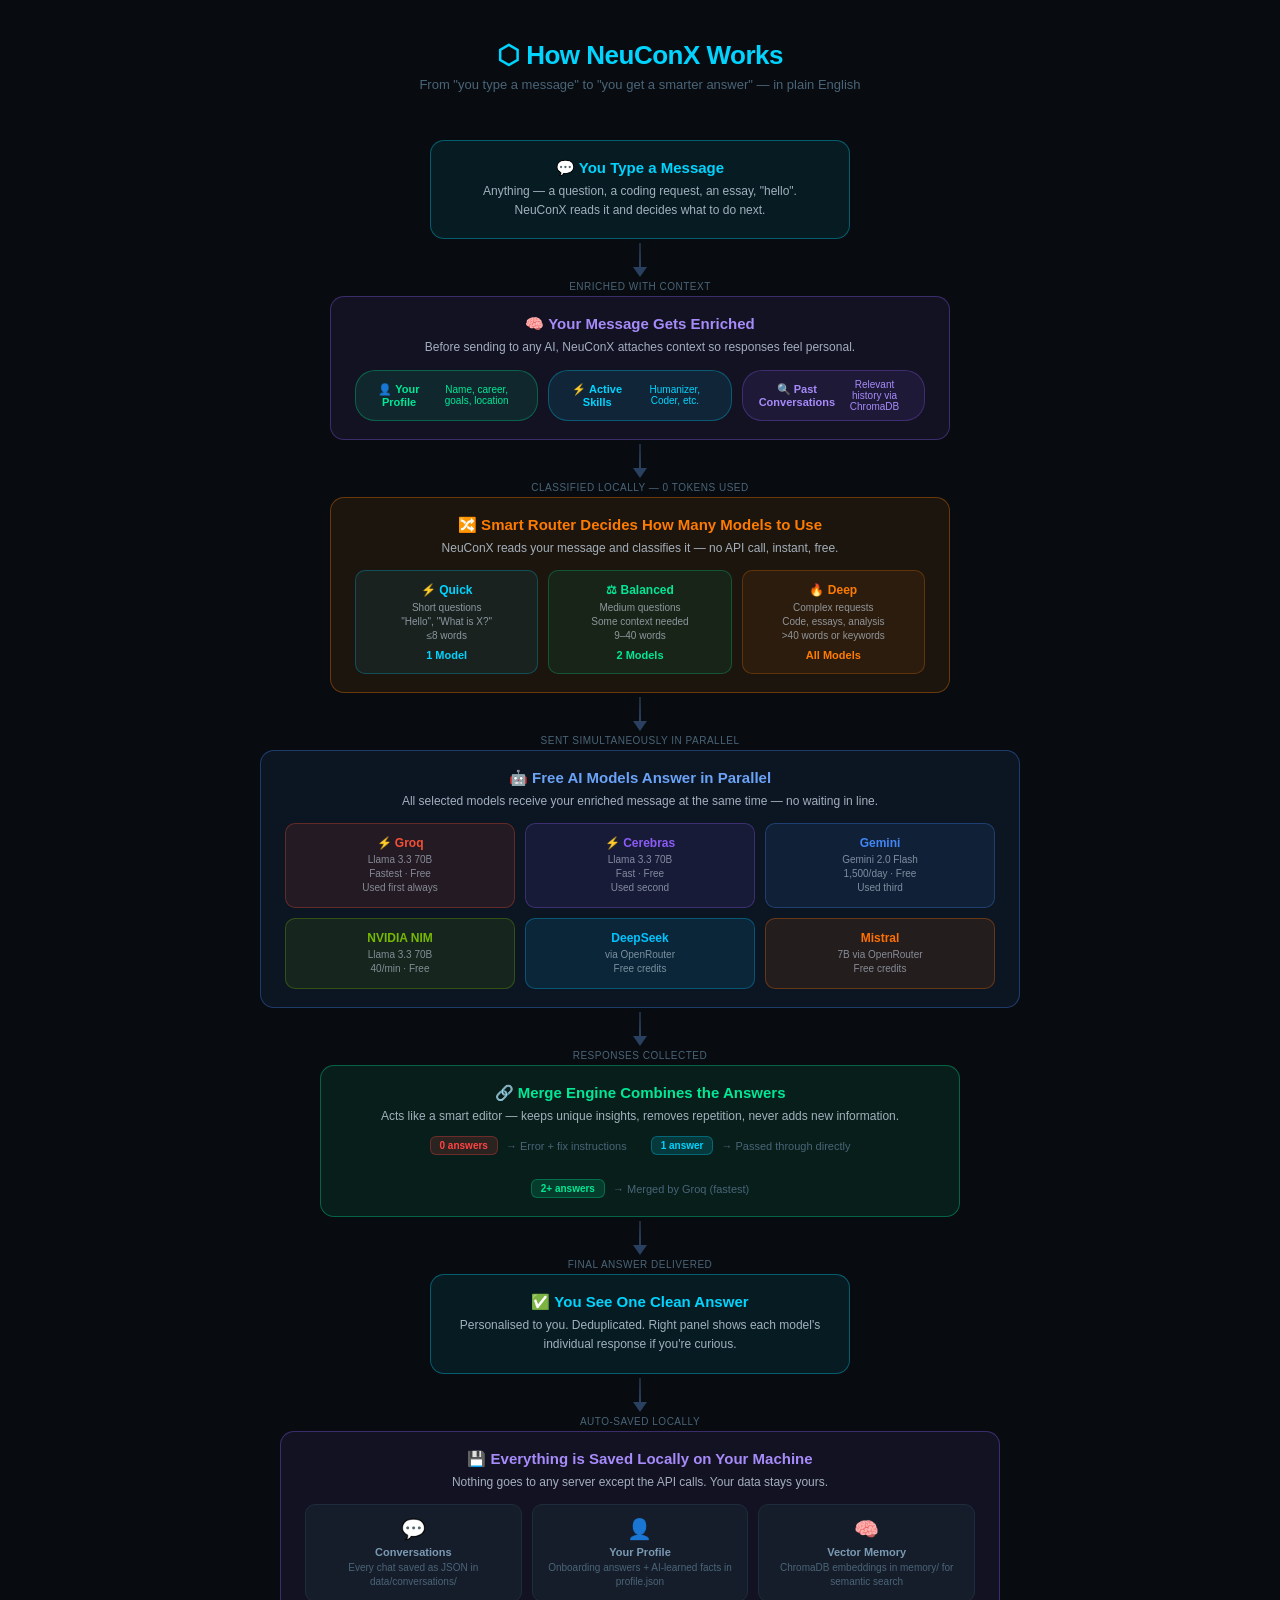
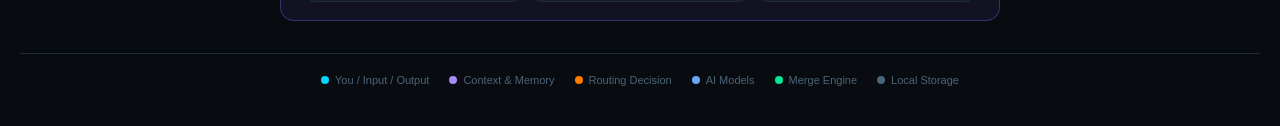
==== how_it_works.html @ de0c3fdd "docs: V0.0 release — notes, install guide, flowchart, footer" ====
<!DOCTYPE html>
<html lang="en">
<head>
<meta charset="UTF-8">
<meta name="viewport" content="width=device-width, initial-scale=1.0">
<title>NeuConX — How It Works</title>
<style>
  * { box-sizing: border-box; margin: 0; padding: 0; }
  body {
    background: #080c10;
    color: #c8d6e5;
    font-family: 'Segoe UI', sans-serif;
    min-height: 100vh;
    padding: 40px 20px;
  }

  h1 {
    text-align: center;
    font-size: 26px;
    color: #00d4ff;
    margin-bottom: 6px;
    letter-spacing: -0.5px;
  }
  .subtitle {
    text-align: center;
    font-size: 13px;
    color: #4a6478;
    margin-bottom: 48px;
  }

  /* ── Layout ── */
  .flow {
    display: flex;
    flex-direction: column;
    align-items: center;
    gap: 0;
    max-width: 820px;
    margin: 0 auto;
  }

  /* ── Boxes ── */
  .box {
    border-radius: 14px;
    padding: 18px 24px;
    text-align: center;
    position: relative;
    width: 100%;
  }
  .box-title {
    font-size: 15px;
    font-weight: 700;
    margin-bottom: 5px;
  }
  .box-desc {
    font-size: 12px;
    line-height: 1.6;
    opacity: 0.8;
  }

  /* Box color themes */
  .cyan  { background: rgba(0,212,255,0.08);  border: 1.5px solid rgba(0,212,255,0.35);  }
  .cyan  .box-title { color: #00d4ff; }
  .green { background: rgba(0,232,150,0.08);  border: 1.5px solid rgba(0,232,150,0.35);  }
  .green .box-title { color: #00e896; }
  .orange{ background: rgba(255,123,0,0.08);  border: 1.5px solid rgba(255,123,0,0.35);  }
  .orange .box-title { color: #ff7b00; }
  .purple{ background: rgba(139,92,246,0.08); border: 1.5px solid rgba(139,92,246,0.35); }
  .purple .box-title { color: #a78bfa; }
  .blue  { background: rgba(66,133,244,0.08); border: 1.5px solid rgba(66,133,244,0.35); }
  .blue  .box-title { color: #6ba3f7; }
  .pink  { background: rgba(255,77,143,0.08); border: 1.5px solid rgba(255,77,143,0.35); }
  .pink  .box-title { color: #ff6eb3; }

  /* ── Arrow ── */
  .arrow {
    display: flex;
    flex-direction: column;
    align-items: center;
    gap: 0;
    padding: 4px 0;
  }
  .arrow-line {
    width: 2px;
    height: 24px;
    background: linear-gradient(to bottom, #1e2d3d, #2a4060);
  }
  .arrow-head {
    width: 0; height: 0;
    border-left: 7px solid transparent;
    border-right: 7px solid transparent;
    border-top: 10px solid #2a4060;
  }
  .arrow-label {
    font-size: 10px;
    color: #4a6478;
    margin-top: 4px;
    letter-spacing: 0.5px;
    text-transform: uppercase;
  }

  /* ── Split into 3 boxes ── */
  .split-row {
    display: grid;
    grid-template-columns: 1fr 1fr 1fr;
    gap: 12px;
    width: 100%;
  }
  .split-row .box {
    width: 100%;
  }

  /* ── Model grid ── */
  .model-grid {
    display: grid;
    grid-template-columns: repeat(3, 1fr);
    gap: 10px;
    width: 100%;
  }
  .model-card {
    border-radius: 10px;
    padding: 12px 14px;
    text-align: center;
  }
  .model-card .model-name { font-size: 12px; font-weight: 700; margin-bottom: 3px; }
  .model-card .model-detail { font-size: 10px; opacity: 0.6; line-height: 1.4; }

  .m-groq     { background: rgba(245,80,54,0.1);   border: 1px solid rgba(245,80,54,0.3);   }
  .m-groq     .model-name { color: #F55036; }
  .m-cerebras { background: rgba(139,92,246,0.1);  border: 1px solid rgba(139,92,246,0.3);  }
  .m-cerebras .model-name { color: #8B5CF6; }
  .m-gemini   { background: rgba(66,133,244,0.1);  border: 1px solid rgba(66,133,244,0.3);  }
  .m-gemini   .model-name { color: #4285F4; }
  .m-nvidia   { background: rgba(118,185,0,0.1);   border: 1px solid rgba(118,185,0,0.3);   }
  .m-nvidia   .model-name { color: #76B900; }
  .m-deepseek { background: rgba(0,196,255,0.1);   border: 1px solid rgba(0,196,255,0.3);   }
  .m-deepseek .model-name { color: #00C4FF; }
  .m-mistral  { background: rgba(255,112,0,0.1);   border: 1px solid rgba(255,112,0,0.3);   }
  .m-mistral  .model-name { color: #FF7000; }

  /* ── Context pills ── */
  .context-row {
    display: flex;
    gap: 10px;
    width: 100%;
    justify-content: center;
    flex-wrap: wrap;
  }
  .context-pill {
    border-radius: 20px;
    padding: 8px 16px;
    font-size: 11px;
    font-weight: 600;
    display: flex;
    align-items: center;
    gap: 6px;
    flex: 1;
    justify-content: center;
    min-width: 160px;
  }
  .pill-profile { background: rgba(0,232,150,0.1); border: 1px solid rgba(0,232,150,0.3); color: #00e896; }
  .pill-skills  { background: rgba(0,212,255,0.1); border: 1px solid rgba(0,212,255,0.3); color: #00d4ff; }
  .pill-memory  { background: rgba(139,92,246,0.1);border: 1px solid rgba(139,92,246,0.3);color: #a78bfa; }

  /* ── Tier split ── */
  .tier-row {
    display: grid;
    grid-template-columns: 1fr 1fr 1fr;
    gap: 10px;
    width: 100%;
  }
  .tier-box {
    border-radius: 10px;
    padding: 12px 14px;
    text-align: center;
  }
  .tier-box .tier-name { font-size: 12px; font-weight: 700; margin-bottom: 4px; }
  .tier-box .tier-when { font-size: 10px; opacity: 0.65; margin-bottom: 6px; line-height: 1.4; }
  .tier-box .tier-models { font-size: 11px; font-weight: 600; }

  .t1 { background: rgba(0,212,255,0.07); border: 1px solid rgba(0,212,255,0.25); }
  .t1 .tier-name, .t1 .tier-models { color: #00d4ff; }
  .t2 { background: rgba(0,232,150,0.07); border: 1px solid rgba(0,232,150,0.25); }
  .t2 .tier-name, .t2 .tier-models { color: #00e896; }
  .t3 { background: rgba(255,123,0,0.07);  border: 1px solid rgba(255,123,0,0.25);  }
  .t3 .tier-name, .t3 .tier-models { color: #ff7b00; }

  /* ── Merge box ── */
  .merge-inner {
    display: flex;
    align-items: center;
    justify-content: center;
    gap: 24px;
    flex-wrap: wrap;
    margin-top: 10px;
  }
  .merge-case {
    display: flex;
    align-items: center;
    gap: 8px;
    font-size: 11px;
  }
  .merge-badge {
    border-radius: 6px;
    padding: 3px 9px;
    font-size: 10px;
    font-weight: 700;
  }
  .mb-0 { background: rgba(255,68,68,0.15); color: #ff4444; border: 1px solid rgba(255,68,68,0.3); }
  .mb-1 { background: rgba(0,212,255,0.15); color: #00d4ff; border: 1px solid rgba(0,212,255,0.3); }
  .mb-2 { background: rgba(0,232,150,0.15); color: #00e896; border: 1px solid rgba(0,232,150,0.3); }

  /* ── Storage row ── */
  .storage-row {
    display: grid;
    grid-template-columns: 1fr 1fr 1fr;
    gap: 10px;
    width: 100%;
  }
  .store-box {
    border-radius: 10px;
    padding: 12px 14px;
    text-align: center;
    background: rgba(26,37,48,0.6);
    border: 1px solid #1e2d3d;
  }
  .store-box .store-icon { font-size: 20px; margin-bottom: 5px; }
  .store-box .store-name { font-size: 11px; font-weight: 700; color: #7a9ab4; margin-bottom: 3px; }
  .store-box .store-desc { font-size: 10px; color: #4a6478; line-height: 1.4; }

  /* ── Section labels ── */
  .section-label {
    font-size: 10px;
    letter-spacing: 2px;
    text-transform: uppercase;
    color: #2a4060;
    text-align: center;
    margin: 2px 0;
    font-weight: 600;
  }

  /* ── Legend ── */
  .legend {
    display: flex;
    gap: 20px;
    flex-wrap: wrap;
    justify-content: center;
    margin-top: 32px;
    padding-top: 20px;
    border-top: 1px solid #1e2d3d;
  }
  .legend-item {
    display: flex;
    align-items: center;
    gap: 6px;
    font-size: 11px;
    color: #4a6478;
  }
  .legend-dot { width: 8px; height: 8px; border-radius: 50%; }
</style>
</head>
<body>

<h1>⬡ How NeuConX Works</h1>
<p class="subtitle">From "you type a message" to "you get a smarter answer" — in plain English</p>

<div class="flow">

  <!-- STEP 1: You -->
  <div class="box cyan" style="max-width:420px;">
    <div class="box-title">💬 You Type a Message</div>
    <div class="box-desc">Anything — a question, a coding request, an essay, "hello".<br>NeuConX reads it and decides what to do next.</div>
  </div>

  <div class="arrow"><div class="arrow-line"></div><div class="arrow-head"></div><div class="arrow-label">enriched with context</div></div>

  <!-- STEP 2: Context Assembly -->
  <div class="box purple" style="max-width:620px;">
    <div class="box-title">🧠 Your Message Gets Enriched</div>
    <div class="box-desc">Before sending to any AI, NeuConX attaches context so responses feel personal.</div>
    <div class="context-row" style="margin-top:12px;">
      <div class="context-pill pill-profile">👤 Your Profile<br><span style="font-weight:400;font-size:10px;">Name, career, goals, location</span></div>
      <div class="context-pill pill-skills">⚡ Active Skills<br><span style="font-weight:400;font-size:10px;">Humanizer, Coder, etc.</span></div>
      <div class="context-pill pill-memory">🔍 Past Conversations<br><span style="font-weight:400;font-size:10px;">Relevant history via ChromaDB</span></div>
    </div>
  </div>

  <div class="arrow"><div class="arrow-line"></div><div class="arrow-head"></div><div class="arrow-label">classified locally — 0 tokens used</div></div>

  <!-- STEP 3: Smart Router -->
  <div class="box orange" style="max-width:620px;">
    <div class="box-title">🔀 Smart Router Decides How Many Models to Use</div>
    <div class="box-desc">NeuConX reads your message and classifies it — no API call, instant, free.</div>
    <div class="tier-row" style="margin-top:12px;">
      <div class="tier-box t1">
        <div class="tier-name">⚡ Quick</div>
        <div class="tier-when">Short questions<br>"Hello", "What is X?"<br>≤8 words</div>
        <div class="tier-models">1 Model</div>
      </div>
      <div class="tier-box t2">
        <div class="tier-name">⚖ Balanced</div>
        <div class="tier-when">Medium questions<br>Some context needed<br>9–40 words</div>
        <div class="tier-models">2 Models</div>
      </div>
      <div class="tier-box t3">
        <div class="tier-name">🔥 Deep</div>
        <div class="tier-when">Complex requests<br>Code, essays, analysis<br>&gt;40 words or keywords</div>
        <div class="tier-models">All Models</div>
      </div>
    </div>
  </div>

  <div class="arrow"><div class="arrow-line"></div><div class="arrow-head"></div><div class="arrow-label">sent simultaneously in parallel</div></div>

  <!-- STEP 4: Models -->
  <div class="box blue" style="max-width:760px;">
    <div class="box-title">🤖 Free AI Models Answer in Parallel</div>
    <div class="box-desc" style="margin-bottom:12px;">All selected models receive your enriched message at the same time — no waiting in line.</div>
    <div class="model-grid">
      <div class="model-card m-groq">
        <div class="model-name">⚡ Groq</div>
        <div class="model-detail">Llama 3.3 70B<br>Fastest · Free<br>Used first always</div>
      </div>
      <div class="model-card m-cerebras">
        <div class="model-name">⚡ Cerebras</div>
        <div class="model-detail">Llama 3.3 70B<br>Fast · Free<br>Used second</div>
      </div>
      <div class="model-card m-gemini">
        <div class="model-name">Gemini</div>
        <div class="model-detail">Gemini 2.0 Flash<br>1,500/day · Free<br>Used third</div>
      </div>
      <div class="model-card m-nvidia">
        <div class="model-name">NVIDIA NIM</div>
        <div class="model-detail">Llama 3.3 70B<br>40/min · Free</div>
      </div>
      <div class="model-card m-deepseek">
        <div class="model-name">DeepSeek</div>
        <div class="model-detail">via OpenRouter<br>Free credits</div>
      </div>
      <div class="model-card m-mistral">
        <div class="model-name">Mistral</div>
        <div class="model-detail">7B via OpenRouter<br>Free credits</div>
      </div>
    </div>
  </div>

  <div class="arrow"><div class="arrow-line"></div><div class="arrow-head"></div><div class="arrow-label">responses collected</div></div>

  <!-- STEP 5: Merge -->
  <div class="box green" style="max-width:640px;">
    <div class="box-title">🔗 Merge Engine Combines the Answers</div>
    <div class="box-desc">Acts like a smart editor — keeps unique insights, removes repetition, never adds new information.</div>
    <div class="merge-inner">
      <div class="merge-case">
        <span class="merge-badge mb-0">0 answers</span>
        <span style="color:#4a6478;">→ Error + fix instructions</span>
      </div>
      <div class="merge-case">
        <span class="merge-badge mb-1">1 answer</span>
        <span style="color:#4a6478;">→ Passed through directly</span>
      </div>
      <div class="merge-case">
        <span class="merge-badge mb-2">2+ answers</span>
        <span style="color:#4a6478;">→ Merged by Groq (fastest)</span>
      </div>
    </div>
  </div>

  <div class="arrow"><div class="arrow-line"></div><div class="arrow-head"></div><div class="arrow-label">final answer delivered</div></div>

  <!-- STEP 6: You get answer -->
  <div class="box cyan" style="max-width:420px;">
    <div class="box-title">✅ You See One Clean Answer</div>
    <div class="box-desc">Personalised to you. Deduplicated. Right panel shows each model's individual response if you're curious.</div>
  </div>

  <div class="arrow"><div class="arrow-line"></div><div class="arrow-head"></div><div class="arrow-label">auto-saved locally</div></div>

  <!-- STEP 7: Memory -->
  <div class="box purple" style="max-width:720px;">
    <div class="box-title">💾 Everything is Saved Locally on Your Machine</div>
    <div class="box-desc" style="margin-bottom:12px;">Nothing goes to any server except the API calls. Your data stays yours.</div>
    <div class="storage-row">
      <div class="store-box">
        <div class="store-icon">💬</div>
        <div class="store-name">Conversations</div>
        <div class="store-desc">Every chat saved as JSON in data/conversations/</div>
      </div>
      <div class="store-box">
        <div class="store-icon">👤</div>
        <div class="store-name">Your Profile</div>
        <div class="store-desc">Onboarding answers + AI-learned facts in profile.json</div>
      </div>
      <div class="store-box">
        <div class="store-icon">🧠</div>
        <div class="store-name">Vector Memory</div>
        <div class="store-desc">ChromaDB embeddings in memory/ for semantic search</div>
      </div>
    </div>
  </div>

</div>

<!-- Legend -->
<div class="legend">
  <div class="legend-item"><div class="legend-dot" style="background:#00d4ff"></div>You / Input / Output</div>
  <div class="legend-item"><div class="legend-dot" style="background:#a78bfa"></div>Context & Memory</div>
  <div class="legend-item"><div class="legend-dot" style="background:#ff7b00"></div>Routing Decision</div>
  <div class="legend-item"><div class="legend-dot" style="background:#6ba3f7"></div>AI Models</div>
  <div class="legend-item"><div class="legend-dot" style="background:#00e896"></div>Merge Engine</div>
  <div class="legend-item"><div class="legend-dot" style="background:#4a6478"></div>Local Storage</div>
</div>

</body>
</html>
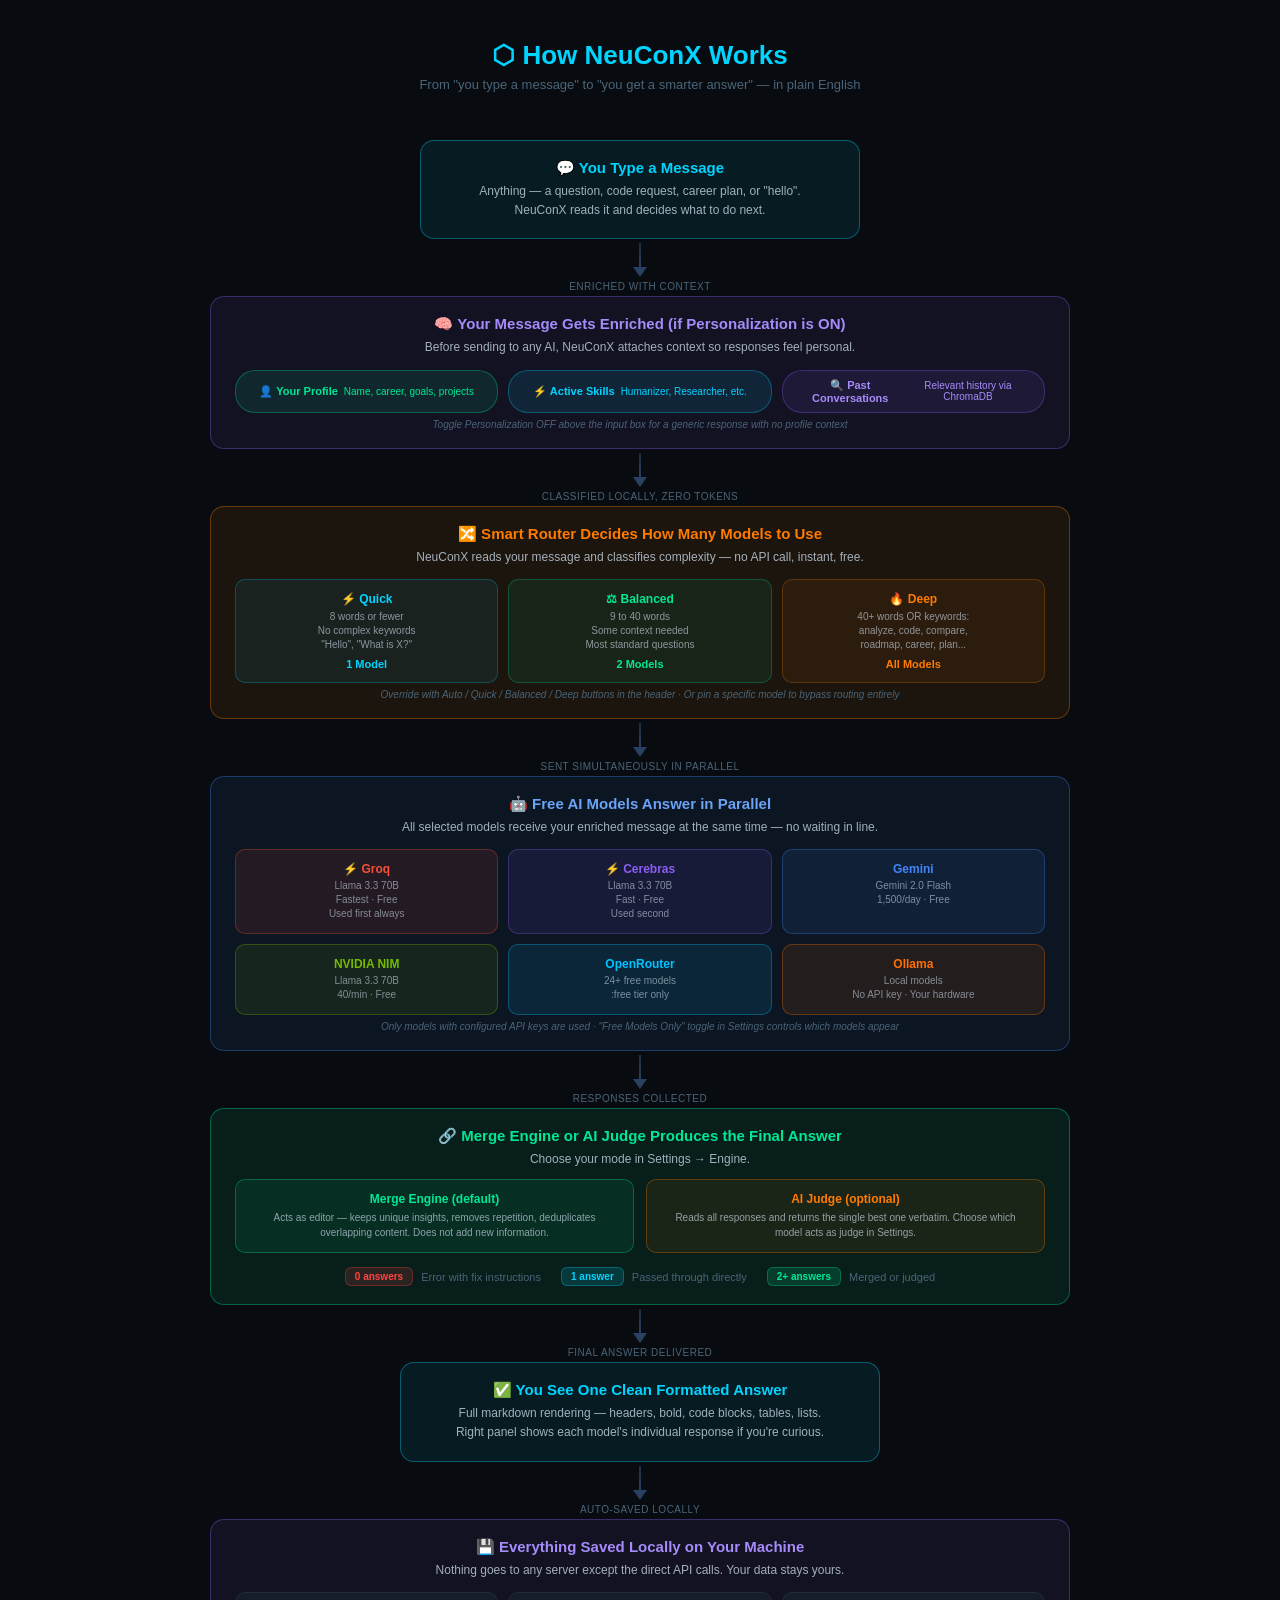
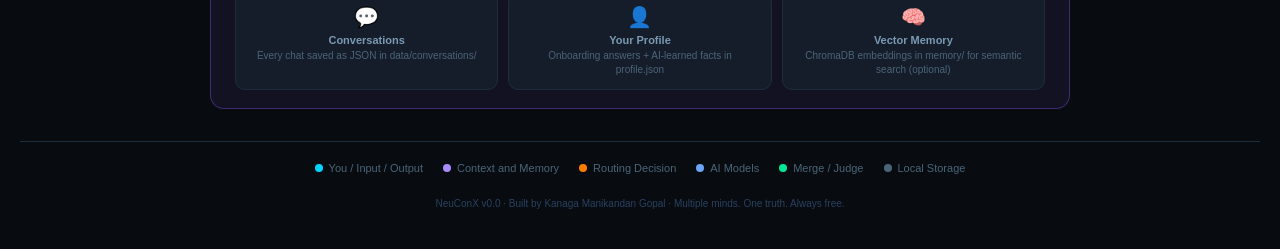
==== commit 5a4492cf: "Added some compatibility scripts" ====
--- a/how_it_works.html
+++ b/how_it_works.html
@@ -7,255 +7,98 @@
 <style>
   * { box-sizing: border-box; margin: 0; padding: 0; }
   body {
-    background: #080c10;
-    color: #c8d6e5;
+    background: #080c10; color: #c8d6e5;
     font-family: 'Segoe UI', sans-serif;
-    min-height: 100vh;
-    padding: 40px 20px;
+    min-height: 100vh; padding: 40px 20px;
   }
-
-  h1 {
-    text-align: center;
-    font-size: 26px;
-    color: #00d4ff;
-    margin-bottom: 6px;
-    letter-spacing: -0.5px;
-  }
-  .subtitle {
-    text-align: center;
-    font-size: 13px;
-    color: #4a6478;
-    margin-bottom: 48px;
-  }
-
-  /* ── Layout ── */
-  .flow {
-    display: flex;
-    flex-direction: column;
-    align-items: center;
-    gap: 0;
-    max-width: 820px;
-    margin: 0 auto;
-  }
-
-  /* ── Boxes ── */
-  .box {
-    border-radius: 14px;
-    padding: 18px 24px;
-    text-align: center;
-    position: relative;
-    width: 100%;
-  }
-  .box-title {
-    font-size: 15px;
-    font-weight: 700;
-    margin-bottom: 5px;
-  }
-  .box-desc {
-    font-size: 12px;
-    line-height: 1.6;
-    opacity: 0.8;
-  }
-
-  /* Box color themes */
-  .cyan  { background: rgba(0,212,255,0.08);  border: 1.5px solid rgba(0,212,255,0.35);  }
-  .cyan  .box-title { color: #00d4ff; }
-  .green { background: rgba(0,232,150,0.08);  border: 1.5px solid rgba(0,232,150,0.35);  }
-  .green .box-title { color: #00e896; }
-  .orange{ background: rgba(255,123,0,0.08);  border: 1.5px solid rgba(255,123,0,0.35);  }
-  .orange .box-title { color: #ff7b00; }
-  .purple{ background: rgba(139,92,246,0.08); border: 1.5px solid rgba(139,92,246,0.35); }
-  .purple .box-title { color: #a78bfa; }
-  .blue  { background: rgba(66,133,244,0.08); border: 1.5px solid rgba(66,133,244,0.35); }
-  .blue  .box-title { color: #6ba3f7; }
-  .pink  { background: rgba(255,77,143,0.08); border: 1.5px solid rgba(255,77,143,0.35); }
-  .pink  .box-title { color: #ff6eb3; }
-
-  /* ── Arrow ── */
-  .arrow {
-    display: flex;
-    flex-direction: column;
-    align-items: center;
-    gap: 0;
-    padding: 4px 0;
-  }
-  .arrow-line {
-    width: 2px;
-    height: 24px;
-    background: linear-gradient(to bottom, #1e2d3d, #2a4060);
-  }
-  .arrow-head {
-    width: 0; height: 0;
-    border-left: 7px solid transparent;
-    border-right: 7px solid transparent;
-    border-top: 10px solid #2a4060;
-  }
-  .arrow-label {
-    font-size: 10px;
-    color: #4a6478;
-    margin-top: 4px;
-    letter-spacing: 0.5px;
-    text-transform: uppercase;
-  }
-
-  /* ── Split into 3 boxes ── */
-  .split-row {
-    display: grid;
-    grid-template-columns: 1fr 1fr 1fr;
-    gap: 12px;
-    width: 100%;
-  }
-  .split-row .box {
-    width: 100%;
-  }
-
-  /* ── Model grid ── */
-  .model-grid {
-    display: grid;
-    grid-template-columns: repeat(3, 1fr);
-    gap: 10px;
-    width: 100%;
-  }
-  .model-card {
-    border-radius: 10px;
-    padding: 12px 14px;
-    text-align: center;
-  }
-  .model-card .model-name { font-size: 12px; font-weight: 700; margin-bottom: 3px; }
-  .model-card .model-detail { font-size: 10px; opacity: 0.6; line-height: 1.4; }
-
-  .m-groq     { background: rgba(245,80,54,0.1);   border: 1px solid rgba(245,80,54,0.3);   }
-  .m-groq     .model-name { color: #F55036; }
-  .m-cerebras { background: rgba(139,92,246,0.1);  border: 1px solid rgba(139,92,246,0.3);  }
-  .m-cerebras .model-name { color: #8B5CF6; }
-  .m-gemini   { background: rgba(66,133,244,0.1);  border: 1px solid rgba(66,133,244,0.3);  }
-  .m-gemini   .model-name { color: #4285F4; }
-  .m-nvidia   { background: rgba(118,185,0,0.1);   border: 1px solid rgba(118,185,0,0.3);   }
-  .m-nvidia   .model-name { color: #76B900; }
-  .m-deepseek { background: rgba(0,196,255,0.1);   border: 1px solid rgba(0,196,255,0.3);   }
-  .m-deepseek .model-name { color: #00C4FF; }
-  .m-mistral  { background: rgba(255,112,0,0.1);   border: 1px solid rgba(255,112,0,0.3);   }
-  .m-mistral  .model-name { color: #FF7000; }
-
-  /* ── Context pills ── */
-  .context-row {
-    display: flex;
-    gap: 10px;
-    width: 100%;
-    justify-content: center;
-    flex-wrap: wrap;
-  }
-  .context-pill {
-    border-radius: 20px;
-    padding: 8px 16px;
-    font-size: 11px;
-    font-weight: 600;
-    display: flex;
-    align-items: center;
-    gap: 6px;
-    flex: 1;
-    justify-content: center;
-    min-width: 160px;
-  }
-  .pill-profile { background: rgba(0,232,150,0.1); border: 1px solid rgba(0,232,150,0.3); color: #00e896; }
-  .pill-skills  { background: rgba(0,212,255,0.1); border: 1px solid rgba(0,212,255,0.3); color: #00d4ff; }
-  .pill-memory  { background: rgba(139,92,246,0.1);border: 1px solid rgba(139,92,246,0.3);color: #a78bfa; }
-
-  /* ── Tier split ── */
-  .tier-row {
-    display: grid;
-    grid-template-columns: 1fr 1fr 1fr;
-    gap: 10px;
-    width: 100%;
-  }
-  .tier-box {
-    border-radius: 10px;
-    padding: 12px 14px;
-    text-align: center;
-  }
-  .tier-box .tier-name { font-size: 12px; font-weight: 700; margin-bottom: 4px; }
-  .tier-box .tier-when { font-size: 10px; opacity: 0.65; margin-bottom: 6px; line-height: 1.4; }
-  .tier-box .tier-models { font-size: 11px; font-weight: 600; }
-
-  .t1 { background: rgba(0,212,255,0.07); border: 1px solid rgba(0,212,255,0.25); }
-  .t1 .tier-name, .t1 .tier-models { color: #00d4ff; }
-  .t2 { background: rgba(0,232,150,0.07); border: 1px solid rgba(0,232,150,0.25); }
-  .t2 .tier-name, .t2 .tier-models { color: #00e896; }
-  .t3 { background: rgba(255,123,0,0.07);  border: 1px solid rgba(255,123,0,0.25);  }
-  .t3 .tier-name, .t3 .tier-models { color: #ff7b00; }
-
-  /* ── Merge box ── */
-  .merge-inner {
-    display: flex;
-    align-items: center;
-    justify-content: center;
-    gap: 24px;
-    flex-wrap: wrap;
-    margin-top: 10px;
-  }
-  .merge-case {
-    display: flex;
-    align-items: center;
-    gap: 8px;
-    font-size: 11px;
-  }
-  .merge-badge {
-    border-radius: 6px;
-    padding: 3px 9px;
-    font-size: 10px;
-    font-weight: 700;
-  }
-  .mb-0 { background: rgba(255,68,68,0.15); color: #ff4444; border: 1px solid rgba(255,68,68,0.3); }
-  .mb-1 { background: rgba(0,212,255,0.15); color: #00d4ff; border: 1px solid rgba(0,212,255,0.3); }
-  .mb-2 { background: rgba(0,232,150,0.15); color: #00e896; border: 1px solid rgba(0,232,150,0.3); }
-
-  /* ── Storage row ── */
-  .storage-row {
-    display: grid;
-    grid-template-columns: 1fr 1fr 1fr;
-    gap: 10px;
-    width: 100%;
-  }
-  .store-box {
-    border-radius: 10px;
-    padding: 12px 14px;
-    text-align: center;
-    background: rgba(26,37,48,0.6);
-    border: 1px solid #1e2d3d;
-  }
-  .store-box .store-icon { font-size: 20px; margin-bottom: 5px; }
-  .store-box .store-name { font-size: 11px; font-weight: 700; color: #7a9ab4; margin-bottom: 3px; }
-  .store-box .store-desc { font-size: 10px; color: #4a6478; line-height: 1.4; }
-
-  /* ── Section labels ── */
-  .section-label {
-    font-size: 10px;
-    letter-spacing: 2px;
-    text-transform: uppercase;
-    color: #2a4060;
-    text-align: center;
-    margin: 2px 0;
-    font-weight: 600;
-  }
-
-  /* ── Legend ── */
-  .legend {
-    display: flex;
-    gap: 20px;
-    flex-wrap: wrap;
-    justify-content: center;
-    margin-top: 32px;
-    padding-top: 20px;
-    border-top: 1px solid #1e2d3d;
-  }
-  .legend-item {
-    display: flex;
-    align-items: center;
-    gap: 6px;
-    font-size: 11px;
-    color: #4a6478;
-  }
-  .legend-dot { width: 8px; height: 8px; border-radius: 50%; }
+  h1 { text-align:center; font-size:26px; color:#00d4ff; margin-bottom:6px; }
+  .subtitle { text-align:center; font-size:13px; color:#4a6478; margin-bottom:48px; }
+  .flow { display:flex; flex-direction:column; align-items:center; gap:0; max-width:860px; margin:0 auto; }
+
+  .box { border-radius:14px; padding:18px 24px; text-align:center; position:relative; width:100%; }
+  .box-title { font-size:15px; font-weight:700; margin-bottom:5px; }
+  .box-desc { font-size:12px; line-height:1.6; opacity:0.8; }
+
+  .cyan   { background:rgba(0,212,255,0.08);  border:1.5px solid rgba(0,212,255,0.35); }
+  .cyan   .box-title { color:#00d4ff; }
+  .green  { background:rgba(0,232,150,0.08);  border:1.5px solid rgba(0,232,150,0.35); }
+  .green  .box-title { color:#00e896; }
+  .orange { background:rgba(255,123,0,0.08);  border:1.5px solid rgba(255,123,0,0.35); }
+  .orange .box-title { color:#ff7b00; }
+  .purple { background:rgba(139,92,246,0.08); border:1.5px solid rgba(139,92,246,0.35); }
+  .purple .box-title { color:#a78bfa; }
+  .blue   { background:rgba(66,133,244,0.08); border:1.5px solid rgba(66,133,244,0.35); }
+  .blue   .box-title { color:#6ba3f7; }
+
+  .arrow { display:flex; flex-direction:column; align-items:center; padding:4px 0; }
+  .arrow-line { width:2px; height:24px; background:linear-gradient(to bottom,#1e2d3d,#2a4060); }
+  .arrow-head { width:0; height:0; border-left:7px solid transparent; border-right:7px solid transparent; border-top:10px solid #2a4060; }
+  .arrow-label { font-size:10px; color:#4a6478; margin-top:4px; letter-spacing:0.5px; text-transform:uppercase; }
+
+  .split-row { display:grid; grid-template-columns:1fr 1fr 1fr; gap:12px; width:100%; }
+  .model-grid { display:grid; grid-template-columns:repeat(3,1fr); gap:10px; width:100%; }
+  .model-card { border-radius:10px; padding:12px 14px; text-align:center; }
+  .model-card .model-name { font-size:12px; font-weight:700; margin-bottom:3px; }
+  .model-card .model-detail { font-size:10px; opacity:0.6; line-height:1.4; }
+
+  .m-groq     { background:rgba(245,80,54,0.1);   border:1px solid rgba(245,80,54,0.3); }
+  .m-groq     .model-name { color:#F55036; }
+  .m-cerebras { background:rgba(139,92,246,0.1);  border:1px solid rgba(139,92,246,0.3); }
+  .m-cerebras .model-name { color:#8B5CF6; }
+  .m-gemini   { background:rgba(66,133,244,0.1);  border:1px solid rgba(66,133,244,0.3); }
+  .m-gemini   .model-name { color:#4285F4; }
+  .m-nvidia   { background:rgba(118,185,0,0.1);   border:1px solid rgba(118,185,0,0.3); }
+  .m-nvidia   .model-name { color:#76B900; }
+  .m-openrouter { background:rgba(0,196,255,0.1); border:1px solid rgba(0,196,255,0.3); }
+  .m-openrouter .model-name { color:#00C4FF; }
+  .m-ollama   { background:rgba(255,112,0,0.1);   border:1px solid rgba(255,112,0,0.3); }
+  .m-ollama   .model-name { color:#FF7000; }
+
+  .context-row { display:flex; gap:10px; width:100%; justify-content:center; flex-wrap:wrap; margin-top:12px; }
+  .context-pill { border-radius:20px; padding:8px 16px; font-size:11px; font-weight:600; display:flex; align-items:center; gap:6px; flex:1; justify-content:center; min-width:150px; }
+  .pill-profile { background:rgba(0,232,150,0.1); border:1px solid rgba(0,232,150,0.3); color:#00e896; }
+  .pill-skills  { background:rgba(0,212,255,0.1); border:1px solid rgba(0,212,255,0.3); color:#00d4ff; }
+  .pill-memory  { background:rgba(139,92,246,0.1);border:1px solid rgba(139,92,246,0.3);color:#a78bfa; }
+
+  .tier-row { display:grid; grid-template-columns:1fr 1fr 1fr; gap:10px; width:100%; }
+  .tier-box { border-radius:10px; padding:12px 14px; text-align:center; }
+  .tier-box .tier-name { font-size:12px; font-weight:700; margin-bottom:4px; }
+  .tier-box .tier-when { font-size:10px; opacity:0.65; margin-bottom:6px; line-height:1.4; }
+  .tier-box .tier-models { font-size:11px; font-weight:600; }
+  .t1 { background:rgba(0,212,255,0.07); border:1px solid rgba(0,212,255,0.25); }
+  .t1 .tier-name, .t1 .tier-models { color:#00d4ff; }
+  .t2 { background:rgba(0,232,150,0.07); border:1px solid rgba(0,232,150,0.25); }
+  .t2 .tier-name, .t2 .tier-models { color:#00e896; }
+  .t3 { background:rgba(255,123,0,0.07);  border:1px solid rgba(255,123,0,0.25); }
+  .t3 .tier-name, .t3 .tier-models { color:#ff7b00; }
+
+  .engine-row { display:grid; grid-template-columns:1fr 1fr; gap:12px; width:100%; margin-top:10px; }
+  .engine-box { border-radius:10px; padding:12px 14px; text-align:center; }
+  .engine-box .engine-name { font-size:12px; font-weight:700; margin-bottom:4px; }
+  .engine-box .engine-desc { font-size:10px; opacity:0.7; line-height:1.5; }
+  .e-merge { background:rgba(0,232,150,0.08); border:1px solid rgba(0,232,150,0.3); }
+  .e-merge .engine-name { color:#00e896; }
+  .e-judge { background:rgba(255,123,0,0.08); border:1px solid rgba(255,123,0,0.3); }
+  .e-judge .engine-name { color:#ff7b00; }
+
+  .storage-row { display:grid; grid-template-columns:1fr 1fr 1fr; gap:10px; width:100%; }
+  .store-box { border-radius:10px; padding:12px 14px; text-align:center; background:rgba(26,37,48,0.6); border:1px solid #1e2d3d; }
+  .store-box .store-icon { font-size:20px; margin-bottom:5px; }
+  .store-box .store-name { font-size:11px; font-weight:700; color:#7a9ab4; margin-bottom:3px; }
+  .store-box .store-desc { font-size:10px; color:#4a6478; line-height:1.4; }
+
+  .merge-inner { display:flex; align-items:center; justify-content:center; gap:20px; flex-wrap:wrap; margin-top:10px; }
+  .merge-case { display:flex; align-items:center; gap:8px; font-size:11px; }
+  .merge-badge { border-radius:6px; padding:3px 9px; font-size:10px; font-weight:700; }
+  .mb-0 { background:rgba(255,68,68,0.15); color:#ff4444; border:1px solid rgba(255,68,68,0.3); }
+  .mb-1 { background:rgba(0,212,255,0.15); color:#00d4ff; border:1px solid rgba(0,212,255,0.3); }
+  .mb-2 { background:rgba(0,232,150,0.15); color:#00e896; border:1px solid rgba(0,232,150,0.3); }
+
+  .legend { display:flex; gap:20px; flex-wrap:wrap; justify-content:center; margin-top:32px; padding-top:20px; border-top:1px solid #1e2d3d; }
+  .legend-item { display:flex; align-items:center; gap:6px; font-size:11px; color:#4a6478; }
+  .legend-dot { width:8px; height:8px; border-radius:50%; }
+
+  .section-note { font-size:10px; color:#4a6478; text-align:center; margin-top:6px; font-style:italic; }
 </style>
 </head>
 <body>
@@ -265,54 +108,52 @@
 
 <div class="flow">
 
-  <!-- STEP 1: You -->
-  <div class="box cyan" style="max-width:420px;">
+  <div class="box cyan" style="max-width:440px;">
     <div class="box-title">💬 You Type a Message</div>
-    <div class="box-desc">Anything — a question, a coding request, an essay, "hello".<br>NeuConX reads it and decides what to do next.</div>
+    <div class="box-desc">Anything — a question, code request, career plan, or "hello".<br>NeuConX reads it and decides what to do next.</div>
   </div>
 
   <div class="arrow"><div class="arrow-line"></div><div class="arrow-head"></div><div class="arrow-label">enriched with context</div></div>
 
-  <!-- STEP 2: Context Assembly -->
-  <div class="box purple" style="max-width:620px;">
-    <div class="box-title">🧠 Your Message Gets Enriched</div>
+  <div class="box purple">
+    <div class="box-title">🧠 Your Message Gets Enriched (if Personalization is ON)</div>
     <div class="box-desc">Before sending to any AI, NeuConX attaches context so responses feel personal.</div>
-    <div class="context-row" style="margin-top:12px;">
-      <div class="context-pill pill-profile">👤 Your Profile<br><span style="font-weight:400;font-size:10px;">Name, career, goals, location</span></div>
-      <div class="context-pill pill-skills">⚡ Active Skills<br><span style="font-weight:400;font-size:10px;">Humanizer, Coder, etc.</span></div>
+    <div class="context-row">
+      <div class="context-pill pill-profile">👤 Your Profile<br><span style="font-weight:400;font-size:10px;">Name, career, goals, projects</span></div>
+      <div class="context-pill pill-skills">⚡ Active Skills<br><span style="font-weight:400;font-size:10px;">Humanizer, Researcher, etc.</span></div>
       <div class="context-pill pill-memory">🔍 Past Conversations<br><span style="font-weight:400;font-size:10px;">Relevant history via ChromaDB</span></div>
     </div>
-  </div>
-
-  <div class="arrow"><div class="arrow-line"></div><div class="arrow-head"></div><div class="arrow-label">classified locally — 0 tokens used</div></div>
-
-  <!-- STEP 3: Smart Router -->
-  <div class="box orange" style="max-width:620px;">
+    <p class="section-note">Toggle Personalization OFF above the input box for a generic response with no profile context</p>
+  </div>
+
+  <div class="arrow"><div class="arrow-line"></div><div class="arrow-head"></div><div class="arrow-label">classified locally, zero tokens</div></div>
+
+  <div class="box orange">
     <div class="box-title">🔀 Smart Router Decides How Many Models to Use</div>
-    <div class="box-desc">NeuConX reads your message and classifies it — no API call, instant, free.</div>
+    <div class="box-desc">NeuConX reads your message and classifies complexity — no API call, instant, free.</div>
     <div class="tier-row" style="margin-top:12px;">
       <div class="tier-box t1">
         <div class="tier-name">⚡ Quick</div>
-        <div class="tier-when">Short questions<br>"Hello", "What is X?"<br>≤8 words</div>
+        <div class="tier-when">8 words or fewer<br>No complex keywords<br>"Hello", "What is X?"</div>
         <div class="tier-models">1 Model</div>
       </div>
       <div class="tier-box t2">
         <div class="tier-name">⚖ Balanced</div>
-        <div class="tier-when">Medium questions<br>Some context needed<br>9–40 words</div>
+        <div class="tier-when">9 to 40 words<br>Some context needed<br>Most standard questions</div>
         <div class="tier-models">2 Models</div>
       </div>
       <div class="tier-box t3">
         <div class="tier-name">🔥 Deep</div>
-        <div class="tier-when">Complex requests<br>Code, essays, analysis<br>&gt;40 words or keywords</div>
+        <div class="tier-when">40+ words OR keywords:<br>analyze, code, compare,<br>roadmap, career, plan...</div>
         <div class="tier-models">All Models</div>
       </div>
     </div>
+    <p class="section-note">Override with Auto / Quick / Balanced / Deep buttons in the header · Or pin a specific model to bypass routing entirely</p>
   </div>
 
   <div class="arrow"><div class="arrow-line"></div><div class="arrow-head"></div><div class="arrow-label">sent simultaneously in parallel</div></div>
 
-  <!-- STEP 4: Models -->
-  <div class="box blue" style="max-width:760px;">
+  <div class="box blue">
     <div class="box-title">🤖 Free AI Models Answer in Parallel</div>
     <div class="box-desc" style="margin-bottom:12px;">All selected models receive your enriched message at the same time — no waiting in line.</div>
     <div class="model-grid">
@@ -326,59 +167,58 @@
       </div>
       <div class="model-card m-gemini">
         <div class="model-name">Gemini</div>
-        <div class="model-detail">Gemini 2.0 Flash<br>1,500/day · Free<br>Used third</div>
+        <div class="model-detail">Gemini 2.0 Flash<br>1,500/day · Free</div>
       </div>
       <div class="model-card m-nvidia">
         <div class="model-name">NVIDIA NIM</div>
         <div class="model-detail">Llama 3.3 70B<br>40/min · Free</div>
       </div>
-      <div class="model-card m-deepseek">
-        <div class="model-name">DeepSeek</div>
-        <div class="model-detail">via OpenRouter<br>Free credits</div>
-      </div>
-      <div class="model-card m-mistral">
-        <div class="model-name">Mistral</div>
-        <div class="model-detail">7B via OpenRouter<br>Free credits</div>
-      </div>
-    </div>
+      <div class="model-card m-openrouter">
+        <div class="model-name">OpenRouter</div>
+        <div class="model-detail">24+ free models<br>:free tier only</div>
+      </div>
+      <div class="model-card m-ollama">
+        <div class="model-name">Ollama</div>
+        <div class="model-detail">Local models<br>No API key · Your hardware</div>
+      </div>
+    </div>
+    <p class="section-note">Only models with configured API keys are used · "Free Models Only" toggle in Settings controls which models appear</p>
   </div>
 
   <div class="arrow"><div class="arrow-line"></div><div class="arrow-head"></div><div class="arrow-label">responses collected</div></div>
 
-  <!-- STEP 5: Merge -->
-  <div class="box green" style="max-width:640px;">
-    <div class="box-title">🔗 Merge Engine Combines the Answers</div>
-    <div class="box-desc">Acts like a smart editor — keeps unique insights, removes repetition, never adds new information.</div>
-    <div class="merge-inner">
-      <div class="merge-case">
-        <span class="merge-badge mb-0">0 answers</span>
-        <span style="color:#4a6478;">→ Error + fix instructions</span>
-      </div>
-      <div class="merge-case">
-        <span class="merge-badge mb-1">1 answer</span>
-        <span style="color:#4a6478;">→ Passed through directly</span>
-      </div>
-      <div class="merge-case">
-        <span class="merge-badge mb-2">2+ answers</span>
-        <span style="color:#4a6478;">→ Merged by Groq (fastest)</span>
-      </div>
+  <div class="box green">
+    <div class="box-title">🔗 Merge Engine or AI Judge Produces the Final Answer</div>
+    <div class="box-desc">Choose your mode in Settings → Engine.</div>
+    <div class="engine-row">
+      <div class="engine-box e-merge">
+        <div class="engine-name">Merge Engine (default)</div>
+        <div class="engine-desc">Acts as editor — keeps unique insights, removes repetition, deduplicates overlapping content. Does not add new information.</div>
+      </div>
+      <div class="engine-box e-judge">
+        <div class="engine-name">AI Judge (optional)</div>
+        <div class="engine-desc">Reads all responses and returns the single best one verbatim. Choose which model acts as judge in Settings.</div>
+      </div>
+    </div>
+    <div class="merge-inner" style="margin-top:14px;">
+      <div class="merge-case"><span class="merge-badge mb-0">0 answers</span><span style="color:#4a6478;">Error with fix instructions</span></div>
+      <div class="merge-case"><span class="merge-badge mb-1">1 answer</span><span style="color:#4a6478;">Passed through directly</span></div>
+      <div class="merge-case"><span class="merge-badge mb-2">2+ answers</span><span style="color:#4a6478;">Merged or judged</span></div>
     </div>
   </div>
 
   <div class="arrow"><div class="arrow-line"></div><div class="arrow-head"></div><div class="arrow-label">final answer delivered</div></div>
 
-  <!-- STEP 6: You get answer -->
-  <div class="box cyan" style="max-width:420px;">
-    <div class="box-title">✅ You See One Clean Answer</div>
-    <div class="box-desc">Personalised to you. Deduplicated. Right panel shows each model's individual response if you're curious.</div>
+  <div class="box cyan" style="max-width:480px;">
+    <div class="box-title">✅ You See One Clean Formatted Answer</div>
+    <div class="box-desc">Full markdown rendering — headers, bold, code blocks, tables, lists.<br>Right panel shows each model's individual response if you're curious.</div>
   </div>
 
   <div class="arrow"><div class="arrow-line"></div><div class="arrow-head"></div><div class="arrow-label">auto-saved locally</div></div>
 
-  <!-- STEP 7: Memory -->
-  <div class="box purple" style="max-width:720px;">
-    <div class="box-title">💾 Everything is Saved Locally on Your Machine</div>
-    <div class="box-desc" style="margin-bottom:12px;">Nothing goes to any server except the API calls. Your data stays yours.</div>
+  <div class="box purple">
+    <div class="box-title">💾 Everything Saved Locally on Your Machine</div>
+    <div class="box-desc" style="margin-bottom:12px;">Nothing goes to any server except the direct API calls. Your data stays yours.</div>
     <div class="storage-row">
       <div class="store-box">
         <div class="store-icon">💬</div>
@@ -393,22 +233,25 @@
       <div class="store-box">
         <div class="store-icon">🧠</div>
         <div class="store-name">Vector Memory</div>
-        <div class="store-desc">ChromaDB embeddings in memory/ for semantic search</div>
+        <div class="store-desc">ChromaDB embeddings in memory/ for semantic search (optional)</div>
       </div>
     </div>
   </div>
 
 </div>
 
-<!-- Legend -->
 <div class="legend">
   <div class="legend-item"><div class="legend-dot" style="background:#00d4ff"></div>You / Input / Output</div>
-  <div class="legend-item"><div class="legend-dot" style="background:#a78bfa"></div>Context & Memory</div>
+  <div class="legend-item"><div class="legend-dot" style="background:#a78bfa"></div>Context and Memory</div>
   <div class="legend-item"><div class="legend-dot" style="background:#ff7b00"></div>Routing Decision</div>
   <div class="legend-item"><div class="legend-dot" style="background:#6ba3f7"></div>AI Models</div>
-  <div class="legend-item"><div class="legend-dot" style="background:#00e896"></div>Merge Engine</div>
+  <div class="legend-item"><div class="legend-dot" style="background:#00e896"></div>Merge / Judge</div>
   <div class="legend-item"><div class="legend-dot" style="background:#4a6478"></div>Local Storage</div>
 </div>
 
+<p style="text-align:center;margin-top:24px;font-size:10px;color:#2a4060;">
+  NeuConX v0.0 · Built by Kanaga Manikandan Gopal · Multiple minds. One truth. Always free.
+</p>
+
 </body>
 </html>
